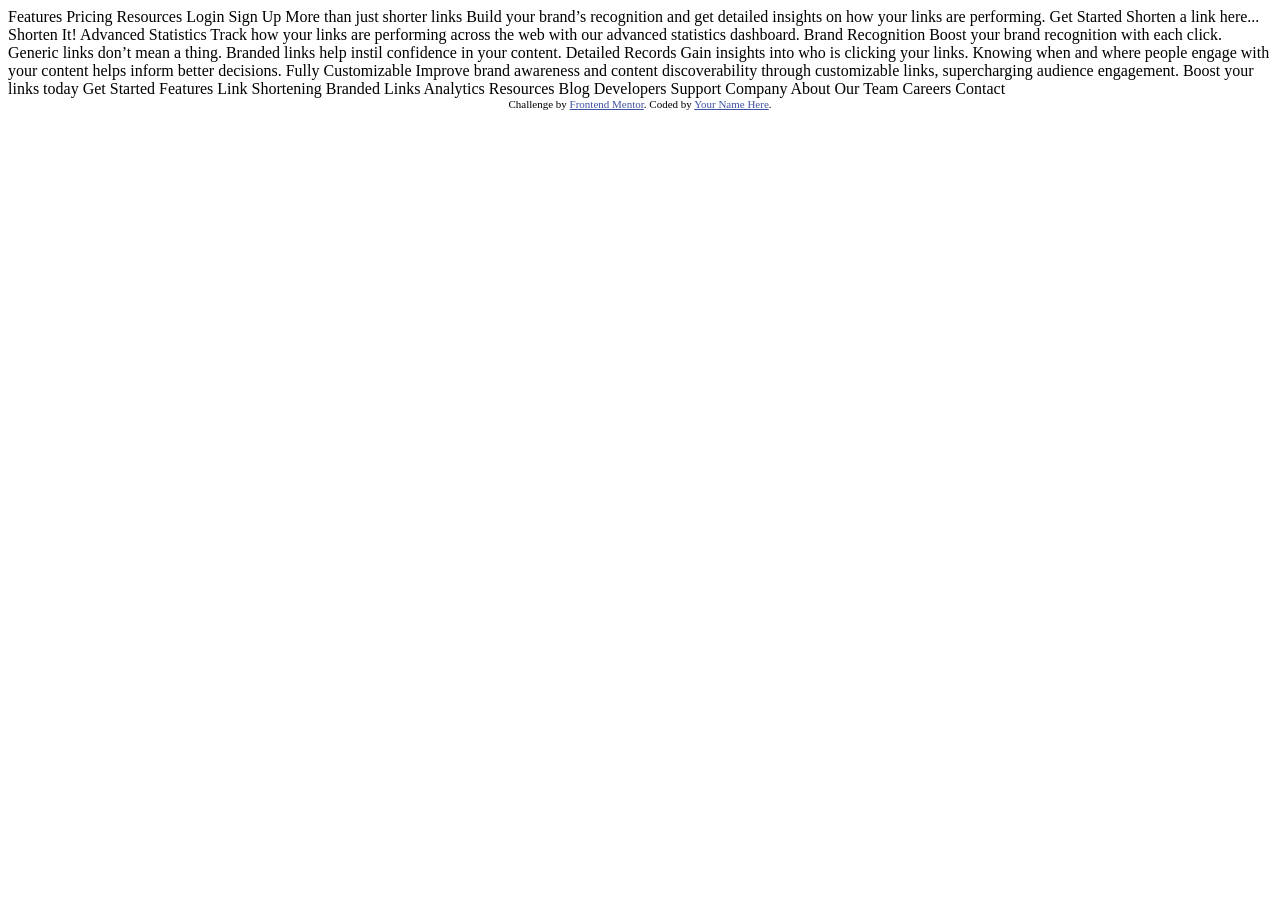
==== url-shortening/index.html @ e705ddba "initial setup for digitalbank landing page" ====
<!DOCTYPE html>
<html lang="en">
<head>
  <meta charset="UTF-8">
  <meta name="viewport" content="width=device-width, initial-scale=1.0"> <!-- displays site properly based on user's device -->

  <link rel="icon" type="image/png" sizes="32x32" href="./images/favicon-32x32.png">
  
  <title>Frontend Mentor | Shortly URL shortening API Challenge</title>

  <!-- Feel free to remove these styles or customise in your own stylesheet 👍 -->
  <style>
    .attribution { font-size: 11px; text-align: center; }
    .attribution a { color: hsl(228, 45%, 44%); }
  </style>
</head>
<body>

  Features
  Pricing
  Resources

  Login
  Sign Up

  More than just shorter links

  Build your brand’s recognition and get detailed insights 
  on how your links are performing.

  Get Started
  
  Shorten a link here...

  Shorten It!

  Advanced Statistics

  Track how your links are performing across the web with our 
  advanced statistics dashboard.

  Brand Recognition

  Boost your brand recognition with each click. Generic links don’t 
  mean a thing. Branded links help instil confidence in your content.

  Detailed Records

  Gain insights into who is clicking your links. Knowing when and where 
  people engage with your content helps inform better decisions.

  Fully Customizable

  Improve brand awareness and content discoverability through customizable 
  links, supercharging audience engagement.

  Boost your links today

  Get Started

  Features

  Link Shortening
  Branded Links
  Analytics

  Resources

  Blog
  Developers
  Support

  Company

  About
  Our Team
  Careers
  Contact
  
  <div class="attribution">
    Challenge by <a href="https://www.frontendmentor.io?ref=challenge" target="_blank">Frontend Mentor</a>. 
    Coded by <a href="#">Your Name Here</a>.
  </div>
</body>
</html>
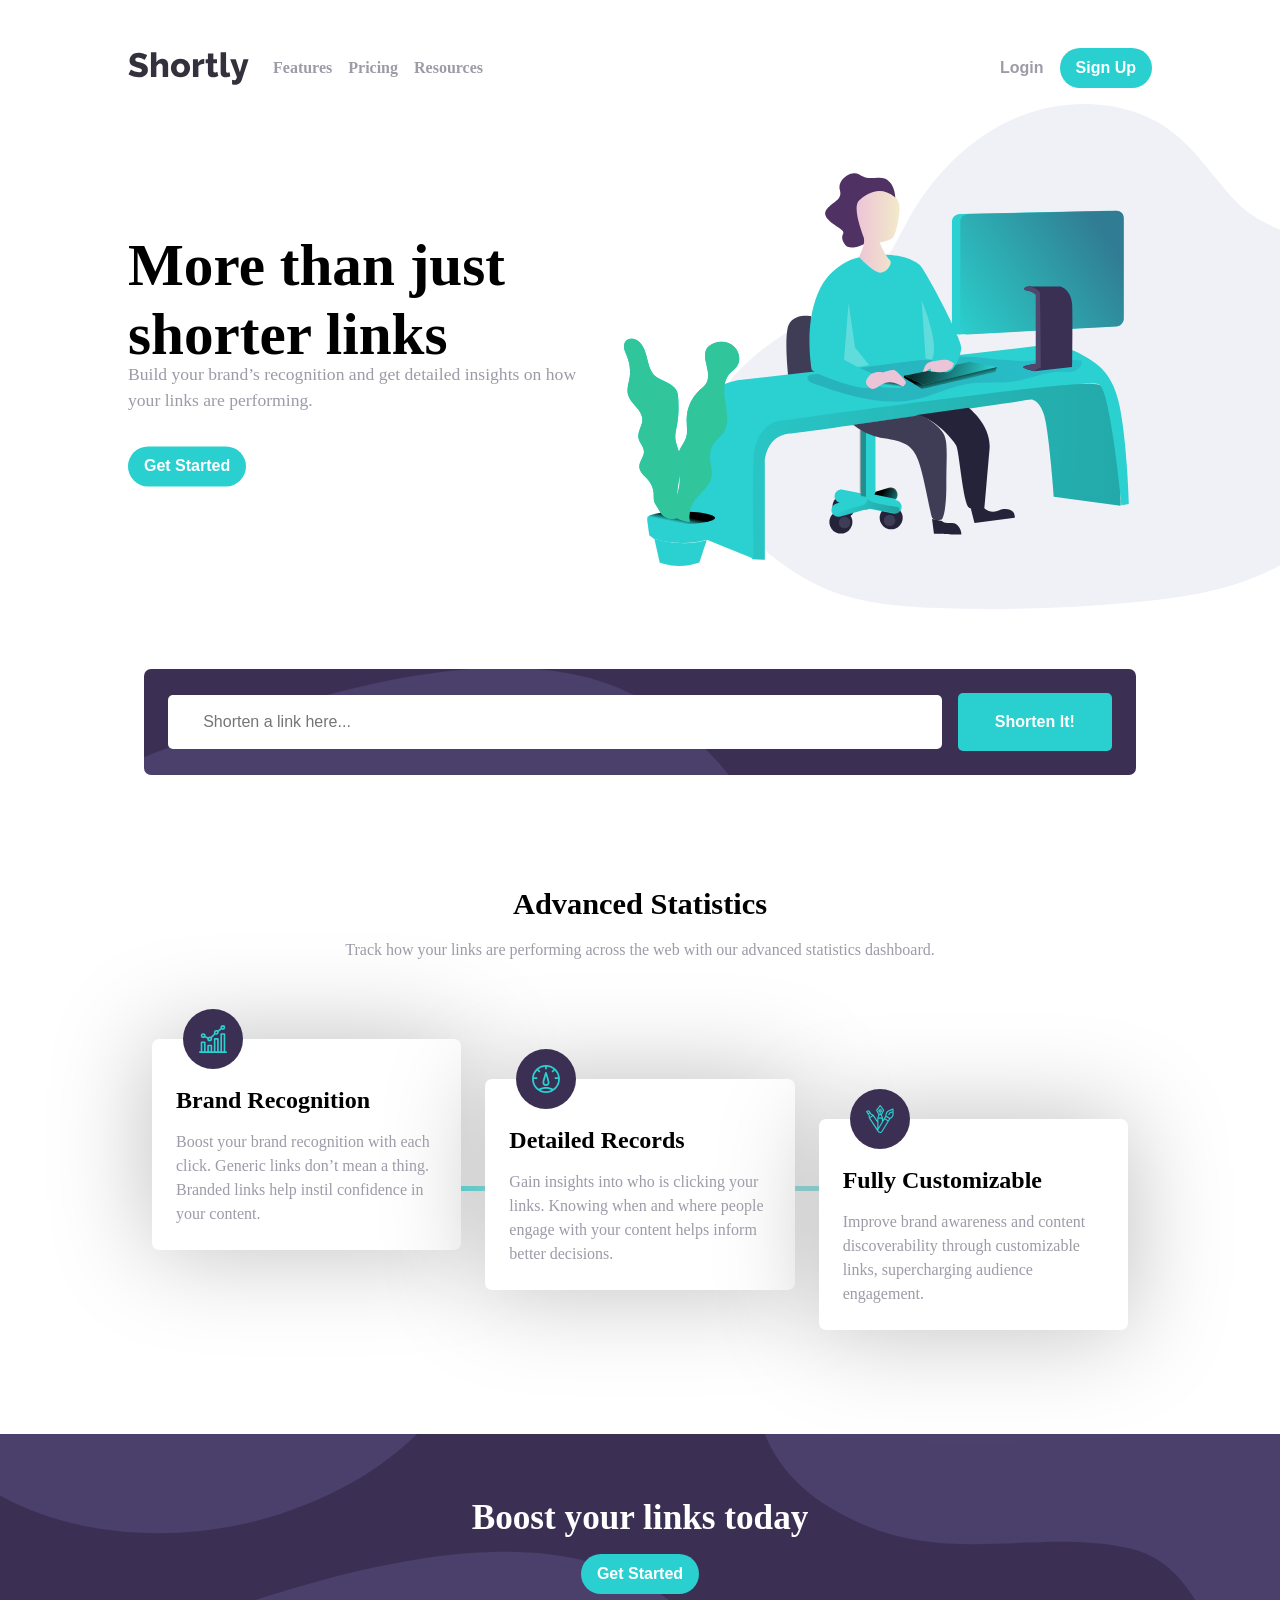
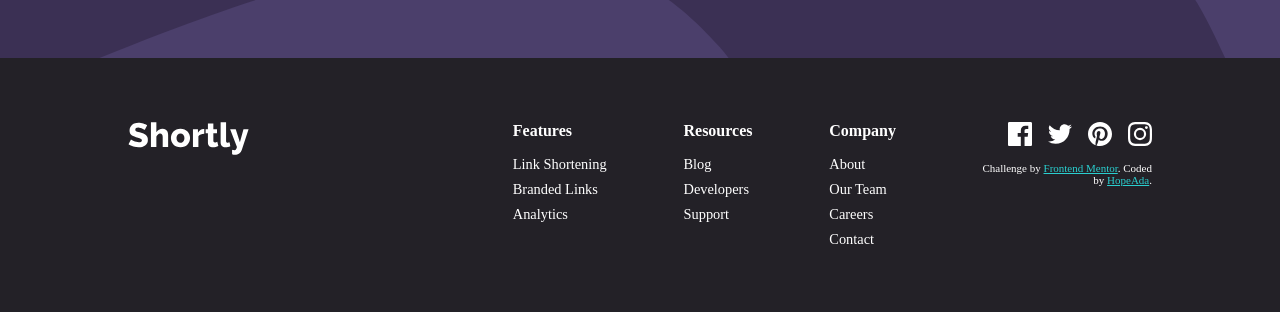
==== commit 05f676c3: "I have performed inital build for url shortening site" ====
--- a/url-shortening/index.html
+++ b/url-shortening/index.html
@@ -1,85 +1,196 @@
 <!DOCTYPE html>
 <html lang="en">
+
 <head>
   <meta charset="UTF-8">
-  <meta name="viewport" content="width=device-width, initial-scale=1.0"> <!-- displays site properly based on user's device -->
+  <meta name="viewport" content="width=device-width, initial-scale=1.0">
+  <!-- displays site properly based on user's device -->
 
   <link rel="icon" type="image/png" sizes="32x32" href="./images/favicon-32x32.png">
-  
+  <link rel="stylesheet" href="styles.css">
+
   <title>Frontend Mentor | Shortly URL shortening API Challenge</title>
 
-  <!-- Feel free to remove these styles or customise in your own stylesheet 👍 -->
-  <style>
-    .attribution { font-size: 11px; text-align: center; }
-    .attribution a { color: hsl(228, 45%, 44%); }
-  </style>
+
 </head>
+
 <body>
 
-  Features
-  Pricing
-  Resources
+  <header>
+    <img src="./images/logo.svg" alt="" class="logo">
+    <div class="">
+      <nav>
+        <a href="">Features</a>
+        <a href="">Pricing</a>
+        <a href="">Resources</a>
+      </nav>
+      <hr>
+      <span class="buttons">
+        <button class="loginBtn">Login</button>
+        <button class="signupBtn">Sign Up</button>
+      </span>
+    </div>
+    <img src="./images/icon-hamburger.svg" alt="" class="menuBtn">
 
-  Login
-  Sign Up
 
-  More than just shorter links
+  </header>
 
-  Build your brand’s recognition and get detailed insights 
-  on how your links are performing.
+  <main>
+    <section class="hero">
+      <div class="hero-text">
+        <h1>More than just shorter links</h1>
+        <p> Build your brand’s recognition and get detailed insights
+          on how your links are performing.</p>
+        <button>Get Started</button>
+      </div>
+      <div class="heroimg">
+        <img src="./images/illustration-working.svg" alt="">
+      </div>
+    </section>
 
-  Get Started
-  
-  Shorten a link here...
+    <section class="linkShorten">
+      <form class="inputLink">
+        <span class="input"><input type="url" placeholder="Shorten a link here...">
+          <p class="error-msg">Please enter a link</p>
+        </span>
+        <button>Shorten It!</button>
+      </form>
 
-  Shorten It!
+      <div class="shortenedLinks">
+        <!-- <div class="link">
+          <span class="longLink">
+            https://www.frontendmentor.io
+          </span>
+          <div class="shorter">
+            <p class="shortLink">
+              https://rel.ink/keikKy
+            </p>
+            <button>Copy</button>
+          </div>
+        </div>
 
-  Advanced Statistics
+        <div class="link">
+          <span class="longLink">
+            https://www.frontendmentor.io
+          </span>
+          <div class="shorter">
+            <p class="shortLink">
+              https://rel.ink/keikKy
+            </p>
+            <button>Copy</button>
+          </div>
+        </div> -->
+      </div>
+    </section>
 
-  Track how your links are performing across the web with our 
-  advanced statistics dashboard.
+    <section class="stats">
+      <h2> Advanced Statistics
+      </h2>
+      <p> Track how your links are performing across the web with our
+        advanced statistics dashboard.</p>
 
-  Brand Recognition
+      <div class="statInfo">
+        <div class="itm">
+          <div class="imgContainer"><img src="./images/icon-brand-recognition.svg" alt=""></div>
+          <h3>Brand Recognition</h3>
+          <p>Boost your brand recognition with each click. Generic links don’t
+            mean a thing. Branded links help instil confidence in your content.</p>
+        </div>
+        <div class="itm">
+          <div class="imgContainer"><img src="./images/icon-detailed-records.svg" alt=""></div>
+          <h3>Detailed Records</h3>
+          <p>Gain insights into who is clicking your links. Knowing when and where
+            people engage with your content helps inform better decisions.</p>
+        </div>
+        <div class="itm">
+          <div class="imgContainer"><img src="./images/icon-fully-customizable.svg" alt=""></div>
+          <h3>Fully Customizable</h3>
+          <p> Improve brand awareness and content discoverability through customizable
+            links, supercharging audience engagement.</p>
+        </div>
+      </div>
+    </section>
 
-  Boost your brand recognition with each click. Generic links don’t 
-  mean a thing. Branded links help instil confidence in your content.
+  </main>
 
-  Detailed Records
+  <footer>
+    <section class="banner">
+      <h2>Boost your links today</h2>
+      <button>Get Started</button>
+    </section>
+    <section class="footer-main">
+      <svg xmlns="http://www.w3.org/2000/svg" width="121" height="33">
+        <path fill="#fff"
+          d="M16.715 7.932c-.068-.09-.306-.26-.714-.51s-.918-.51-1.53-.782-1.281-.51-2.006-.714a8.005 8.005 0 00-2.176-.306c-1.995 0-2.992.669-2.992 2.006 0 .408.107.748.323 1.02.215.272.532.516.952.731.419.215.946.414 1.58.595l1.406.393.805.219c1.156.317 2.198.663 3.128 1.037.929.374 1.717.839 2.363 1.394a5.647 5.647 0 011.496 2.023c.35.793.527 1.745.527 2.856 0 1.36-.255 2.51-.765 3.451-.51.94-1.185 1.7-2.023 2.278-.84.578-1.802.997-2.89 1.258-1.088.26-2.21.391-3.366.391a19.68 19.68 0 01-5.44-.799c-.884-.26-1.74-.572-2.567-.935A14.358 14.358 0 01.53 22.28l2.448-4.862c.09.113.385.329.884.646.498.317 1.116.635 1.853.952.736.317 1.558.6 2.465.85.906.25 1.824.374 2.754.374 1.972 0 2.958-.6 2.958-1.802 0-.453-.148-.827-.442-1.122-.295-.295-.703-.561-1.224-.799a12.455 12.455 0 00-1.504-.56l-1.702-.495-.976-.288c-1.111-.34-2.074-.708-2.89-1.105-.816-.397-1.49-.856-2.023-1.377a5.003 5.003 0 01-1.19-1.802c-.261-.68-.391-1.473-.391-2.38 0-1.27.238-2.391.714-3.366a7.266 7.266 0 011.938-2.465 8.435 8.435 0 012.839-1.513c1.076-.34 2.215-.51 3.417-.51.838 0 1.666.08 2.482.238.816.159 1.598.363 2.346.612.748.25 1.445.533 2.09.85.647.317 1.242.635 1.786.952l-2.448 4.624zM40.139 25h-5.44V14.97c0-1.156-.227-2.006-.68-2.55-.454-.544-1.077-.816-1.87-.816-.318 0-.663.074-1.037.221a4.173 4.173 0 00-1.088.646 5.827 5.827 0 00-.97 1.003 4.4 4.4 0 00-.68 1.292V25h-5.44V.18h5.44v9.962a6.786 6.786 0 012.602-2.465c1.076-.578 2.26-.867 3.553-.867 1.201 0 2.17.21 2.907.629.736.42 1.303.952 1.7 1.598.396.646.663 1.371.799 2.176.136.805.204 1.592.204 2.363V25zm12.34.34c-1.519 0-2.873-.25-4.063-.748-1.19-.499-2.193-1.173-3.01-2.023a8.54 8.54 0 01-1.852-2.958 9.97 9.97 0 01-.63-3.519c0-1.224.21-2.397.63-3.519a8.54 8.54 0 011.853-2.958c.816-.85 1.819-1.53 3.009-2.04s2.544-.765 4.063-.765c1.519 0 2.867.255 4.046.765 1.179.51 2.176 1.19 2.992 2.04a8.754 8.754 0 011.87 2.958 9.736 9.736 0 01.646 3.519 9.97 9.97 0 01-.63 3.519 8.54 8.54 0 01-1.852 2.958c-.816.85-1.82 1.524-3.01 2.023-1.19.499-2.543.748-4.062.748zM48.5 16.092c0 1.405.374 2.533 1.122 3.383.748.85 1.7 1.275 2.856 1.275a3.59 3.59 0 001.564-.34c.476-.227.89-.544 1.24-.952a4.57 4.57 0 00.834-1.479 5.632 5.632 0 00.306-1.887c0-1.405-.374-2.533-1.122-3.383-.748-.85-1.689-1.275-2.822-1.275a3.702 3.702 0 00-2.84 1.292 4.57 4.57 0 00-.832 1.479 5.632 5.632 0 00-.306 1.887zm27.776-4.284c-1.315.023-2.505.238-3.57.646-1.065.408-1.836 1.02-2.312 1.836V25h-5.44V7.15h4.998v3.604c.612-1.201 1.4-2.142 2.363-2.822.963-.68 1.989-1.031 3.077-1.054h.544c.113 0 .227.011.34.034v4.896zm14.074 12.24a21.71 21.71 0 01-2.567.884c-.963.272-1.932.408-2.907.408-.68 0-1.32-.085-1.92-.255a4.286 4.286 0 01-1.582-.816c-.453-.374-.81-.867-1.07-1.479-.262-.612-.392-1.349-.392-2.21v-9.316h-2.278V7.15h2.278V1.472h5.44V7.15h3.638v4.114h-3.638v7.446c0 .59.147 1.014.442 1.275.295.26.669.391 1.122.391.408 0 .827-.068 1.258-.204.43-.136.805-.283 1.122-.442l1.054 4.318zM92.627.18h5.44v18.462c0 1.36.578 2.04 1.734 2.04.272 0 .572-.04.901-.119.329-.08.63-.198.901-.357l.714 4.08c-.68.317-1.462.567-2.346.748-.884.181-1.711.272-2.482.272-1.564 0-2.765-.408-3.604-1.224-.839-.816-1.258-1.995-1.258-3.536V.18zm11.456 27.506c.454.159.879.272 1.275.34a6.4 6.4 0 001.071.102c.658 0 1.168-.227 1.53-.68.363-.453.692-1.27.986-2.448l-6.8-17.85h5.61l4.148 13.192 3.57-13.192h5.1l-6.8 20.74a7.106 7.106 0 01-2.55 3.587c-1.224.918-2.674 1.377-4.352 1.377a8.17 8.17 0 01-1.377-.119 7.516 7.516 0 01-1.41-.391v-4.658z" />
+      </svg>
+      <section class="infoLinks">
+        <div>
+          <span>Features</span>
+          <ul>
+            <li>Link Shortening</li>
+            <li>Branded Links</li>
+            <li>Analytics</li>
+          </ul>
+        </div>
+        <div>
+          <span>Resources</span>
+          <ul>
+            <li> Blog</li>
+            <li>Developers</li>
+            <li>Support</li>
+          </ul>
+        </div>
+        <div>
+          <span>Company</span>
+          <ul>
+            <li>About</li>
+            <li>Our Team</li>
+            <li>Careers</li>
+            <li>Contact</li>
+          </ul>
+        </div>
+      </section>
+      <section class="socials">
+        <span>
 
-  Gain insights into who is clicking your links. Knowing when and where 
-  people engage with your content helps inform better decisions.
+          <span class="icon">
+            <svg xmlns="http://www.w3.org/2000/svg" width="24" height="24">
+              <path
+                d="M22.675 0H1.325C.593 0 0 .593 0 1.325v21.351C0 23.407.593 24 1.325 24H12.82v-9.294H9.692v-3.622h3.128V8.413c0-3.1 1.893-4.788 4.659-4.788 1.325 0 2.463.099 2.795.143v3.24l-1.918.001c-1.504 0-1.795.715-1.795 1.763v2.313h3.587l-.467 3.622h-3.12V24h6.116c.73 0 1.323-.593 1.323-1.325V1.325C24 .593 23.407 0 22.675 0z" />
+            </svg>
+          </span>
 
-  Fully Customizable
+          <span class="icon">
+            <svg xmlns="http://www.w3.org/2000/svg" width="24" height="20">
+              <path
+                d="M24 2.557a9.83 9.83 0 01-2.828.775A4.932 4.932 0 0023.337.608a9.864 9.864 0 01-3.127 1.195A4.916 4.916 0 0016.616.248c-3.179 0-5.515 2.966-4.797 6.045A13.978 13.978 0 011.671 1.149a4.93 4.93 0 001.523 6.574 4.903 4.903 0 01-2.229-.616c-.054 2.281 1.581 4.415 3.949 4.89a4.935 4.935 0 01-2.224.084 4.928 4.928 0 004.6 3.419A9.9 9.9 0 010 17.54a13.94 13.94 0 007.548 2.212c9.142 0 14.307-7.721 13.995-14.646A10.025 10.025 0 0024 2.557z" />
+            </svg>
+          </span>
 
-  Improve brand awareness and content discoverability through customizable 
-  links, supercharging audience engagement.
+          <span class="icon">
+            <svg xmlns="http://www.w3.org/2000/svg" width="24" height="24">
+              <path
+                d="M12 0C5.373 0 0 5.372 0 12c0 5.084 3.163 9.426 7.627 11.174-.105-.949-.2-2.405.042-3.441.218-.937 1.407-5.965 1.407-5.965s-.359-.719-.359-1.782c0-1.668.967-2.914 2.171-2.914 1.023 0 1.518.769 1.518 1.69 0 1.029-.655 2.568-.994 3.995-.283 1.194.599 2.169 1.777 2.169 2.133 0 3.772-2.249 3.772-5.495 0-2.873-2.064-4.882-5.012-4.882-3.414 0-5.418 2.561-5.418 5.207 0 1.031.397 2.138.893 2.738a.36.36 0 01.083.345l-.333 1.36c-.053.22-.174.267-.402.161-1.499-.698-2.436-2.889-2.436-4.649 0-3.785 2.75-7.262 7.929-7.262 4.163 0 7.398 2.967 7.398 6.931 0 4.136-2.607 7.464-6.227 7.464-1.216 0-2.359-.631-2.75-1.378l-.748 2.853c-.271 1.043-1.002 2.35-1.492 3.146C9.57 23.812 10.763 24 12 24c6.627 0 12-5.373 12-12 0-6.628-5.373-12-12-12z" />
+            </svg>
+          </span>
 
-  Boost your links today
+          <span class="icon">
+            <svg xmlns="http://www.w3.org/2000/svg" width="24" height="24">
+              <path
+                d="M12 2.163c3.204 0 3.584.012 4.85.07 3.252.148 4.771 1.691 4.919 4.919.058 1.265.069 1.645.069 4.849 0 3.205-.012 3.584-.069 4.849-.149 3.225-1.664 4.771-4.919 4.919-1.266.058-1.644.07-4.85.07-3.204 0-3.584-.012-4.849-.07-3.26-.149-4.771-1.699-4.919-4.92-.058-1.265-.07-1.644-.07-4.849 0-3.204.013-3.583.07-4.849.149-3.227 1.664-4.771 4.919-4.919 1.266-.057 1.645-.069 4.849-.069zM12 0C8.741 0 8.333.014 7.053.072 2.695.272.273 2.69.073 7.052.014 8.333 0 8.741 0 12c0 3.259.014 3.668.072 4.948.2 4.358 2.618 6.78 6.98 6.98C8.333 23.986 8.741 24 12 24c3.259 0 3.668-.014 4.948-.072 4.354-.2 6.782-2.618 6.979-6.98.059-1.28.073-1.689.073-4.948 0-3.259-.014-3.667-.072-4.947-.196-4.354-2.617-6.78-6.979-6.98C15.668.014 15.259 0 12 0zm0 5.838a6.162 6.162 0 100 12.324 6.162 6.162 0 000-12.324zM12 16a4 4 0 110-8 4 4 0 010 8zm6.406-11.845a1.44 1.44 0 100 2.881 1.44 1.44 0 000-2.881z" />
+            </svg>
+          </span>
+        </span>
+        <div class="attribution">
+          Challenge by <a href="https://www.frontendmentor.io?ref=challenge" target="_blank">Frontend Mentor</a>.
+          Coded by <a href="https://github.com/HopeAda">HopeAda</a>.
+        </div>
+      </section>
+    </section>
+  </footer>
 
-  Get Started
+  <script src="scripts.js" defers></script>
 
-  Features
+</body>
 
-  Link Shortening
-  Branded Links
-  Analytics
-
-  Resources
-
-  Blog
-  Developers
-  Support
-
-  Company
-
-  About
-  Our Team
-  Careers
-  Contact
-  
-  <div class="attribution">
-    Challenge by <a href="https://www.frontendmentor.io?ref=challenge" target="_blank">Frontend Mentor</a>. 
-    Coded by <a href="#">Your Name Here</a>.
-  </div>
-</body>
-</html>
+</html>
--- a/url-shortening/styles.css
+++ b/url-shortening/styles.css
@@ -0,0 +1,733 @@
+:root {
+	--Blue400: hsl(180, 66%, 49%);
+	--Purple950: hsl(257, 27%, 26%);
+	--Red400: hsl(0, 87%, 67%);
+	--Gray400: hsl(0, 0%, 75%);
+	--Gray500: hsl(257, 7%, 63%);
+	--Gray900: hsl(255, 11%, 22%);
+	--Gray950: hsl(260, 8%, 14%);
+}
+
+* {
+	margin: 0;
+	padding: 0;
+	box-sizing: border-box;
+	border: none;
+	outline: none;
+	list-style: none;
+}
+
+html {
+	width: 100vw;
+	display: flex;
+	justify-content: center;
+	overflow-x: hidden;
+}
+
+body {
+	width: 100%;
+	min-height: 100vh;
+	display: flex;
+	flex-direction: column;
+	overflow-x: hidden;
+}
+
+@media screen and (min-width: 1024px) {
+	body {
+		padding: 0 10%;
+	}
+}
+
+/* Header section */
+
+header {
+	display: flex;
+	position: relative;
+	justify-content: space-between;
+	align-items: center;
+	padding: 2rem 1rem 1rem 1rem;
+}
+
+header div {
+	display: none;
+}
+
+header .menuBtn {
+	width: 20px;
+	height: 20px;
+}
+
+header div.show {
+	display: flex;
+	position: absolute;
+	top: calc(100%);
+	left: 1rem;
+	width: calc(100% - 2rem);
+	background-color: var(--Purple950);
+	padding: 2rem 1rem;
+	flex-direction: column;
+	align-items: center;
+	border-radius: 10px;
+	gap: 1.5rem;
+}
+
+header div.show nav,
+header div.show .buttons {
+	display: flex;
+	flex-direction: column;
+	gap: 1.5rem;
+	width: 100%;
+	align-items: center;
+}
+
+header div.show .buttons {
+	gap: 0.5rem;
+}
+
+header div.show hr {
+	width: 100%;
+	height: 0.1px;
+	border: none;
+	background-color: var(--Gray400);
+}
+
+header div nav a {
+	text-decoration: none;
+	color: white;
+	font-weight: 600;
+	cursor: pointer;
+}
+
+button {
+	padding: 0.7rem 1rem;
+	border-radius: 30px;
+	font-weight: 600;
+	cursor: pointer;
+	font-size: 0.8rem;
+}
+
+.buttons .loginBtn {
+	color: white;
+	background-color: transparent;
+}
+
+.buttons .signupBtn {
+	color: white;
+	background-color: var(--Blue400);
+	width: 100%;
+}
+
+@media screen and (min-width: 1024px) {
+	header {
+		padding: 3rem 0 1rem 0;
+	}
+	header div {
+		display: flex;
+		flex-direction: row;
+		justify-content: space-between;
+		flex-grow: 1;
+		margin-left: 1.5rem;
+	}
+
+	header div nav,
+	header div .buttons {
+		display: flex;
+		flex-direction: row;
+		align-items: center;
+	}
+
+	.buttons .loginBtn {
+		color: var(--Gray500);
+	}
+
+	header div nav a {
+		color: var(--Gray500);
+	}
+
+	header div nav {
+		gap: 1rem;
+	}
+
+	header hr {
+		display: none;
+	}
+
+	header .menuBtn {
+		display: none;
+	}
+}
+
+/* Hero section */
+
+main {
+	width: 100%;
+	/* overflow: hidden; */
+}
+
+.hero {
+	display: flex;
+	flex-direction: column-reverse;
+	width: 100%;
+	gap: 1rem;
+	overflow: hidden;
+	margin-bottom: 2.5rem;
+}
+
+.heroimg {
+	width: 130%;
+	position: relative;
+	top: 0;
+	left: 1.5rem;
+}
+
+.heroimg img {
+	width: 100%;
+}
+
+.hero-text {
+	display: flex;
+	flex-direction: column;
+	gap: 1rem;
+	align-items: center;
+	text-align: center;
+	padding: 0 1rem;
+}
+
+.hero-text h1 {
+	font-size: 2.5rem;
+	font-weight: 700;
+}
+
+.hero-text p {
+	font-size: 1rem;
+	color: var(--Gray500);
+	line-height: 150%;
+}
+
+.hero-text button {
+	background-color: var(--Blue400);
+	color: white;
+	font-weight: 600;
+}
+
+@media screen and (min-width: 1024px) {
+	.hero {
+		display: flex;
+		flex-direction: row;
+		overflow: visible;
+		position: relative;
+		justify-content: flex-end;
+	}
+
+	.hero-text {
+		align-items: flex-start;
+		text-align: left;
+		width: 50%;
+		padding: 0;
+		position: absolute;
+		top: 50%;
+		transform: translateY(-50%);
+		left: 0;
+	}
+
+	.hero-text h1 {
+		font-size: 3.7rem;
+	}
+
+	.hero-text p {
+		width: 90%;
+		font-size: 1.1rem;
+		margin-top: -1.5rem;
+		margin-bottom: 1rem;
+	}
+
+	.heroimg {
+		width: 75%;
+		position: relative;
+		top: 0;
+		left: 15rem;
+	}
+
+	button {
+		font-size: 1rem;
+	}
+}
+
+@media screen and (min-width: 1440px) {
+	.hero-text h1 {
+		font-size: 5rem;
+	}
+	.hero-text p {
+		font-size: 1.5rem;
+		width: 80%;
+	}
+	.heroimg {
+		position: relative;
+		top: 0;
+		left: 20rem;
+	}
+
+	button {
+		font-size: 1.3rem;
+	}
+}
+
+/* url section */
+
+.linkShorten {
+	display: flex;
+	flex-direction: column;
+	gap: 1.5rem;
+	width: 100%;
+	padding: 1rem;
+	margin: 1.5rem 0 3rem 0;
+}
+
+.inputLink {
+	background:
+		url("./images/bg-boost-desktop.svg") bottom,
+		var(--Purple950);
+	display: flex;
+	flex-direction: column;
+	align-items: center;
+	padding: 1rem;
+	gap: 1rem;
+	border-radius: 7px;
+}
+
+.inputLink .input {
+	width: 100%;
+}
+
+.inputLink .input input {
+	border-radius: 5px;
+	width: 100%;
+	padding: 0.7rem 2rem;
+	font-size: 0.8rem;
+	width: 100%;
+}
+
+.inputLink .input p.error-msg {
+	display: none;
+}
+
+.inputLink.error .input {
+	position: relative;
+	margin-bottom: 1rem;
+}
+
+.inputLink.error .input input {
+	border: 2px solid var(--Red400);
+}
+
+.inputLink.error .input p.error-msg {
+	position: absolute;
+	top: calc(100% + 5px);
+	font-size: 0.7rem;
+	color: red;
+	left: 0;
+	display: block;
+}
+
+.inputLink button {
+	background-color: var(--Blue400);
+	border-radius: 5px;
+	color: white;
+	width: 100%;
+	border: 2px solid transparent;
+}
+
+@media screen and (min-width: 768px) {
+	.inputLink {
+		flex-direction: row;
+	}
+	.inputLink .input {
+		flex-grow: 1;
+	}
+
+	.inputLink button {
+		width: fit-content;
+		text-wrap: nowrap;
+	}
+
+	.inputLink.error .input {
+		margin-bottom: 0;
+	}
+}
+
+@media screen and (min-width: 1024px) {
+	.inputLink {
+		padding: 1.5rem;
+	}
+
+	.inputLink .input input,
+	.inputLink button {
+		padding: 1.1rem 2.2rem;
+		font-size: 1rem;
+	}
+}
+
+@media screen and (min-width: 1440px) {
+	.inputLink {
+		padding: 2.5rem;
+	}
+
+	.inputLink .input input,
+	.inputLink button {
+		padding: 1.1rem 2.2rem;
+		font-size: 1.3rem;
+	}
+}
+
+/* Shortened Links */
+
+.shortenedLinks {
+	display: flex;
+	flex-direction: column;
+	gap: 1.5rem;
+}
+
+.link {
+	width: 100%;
+	display: flex;
+	flex-direction: column;
+	border-radius: 7px;
+	background-color: white;
+	box-shadow: 0 0 100px 1px var(--Gray400);
+}
+
+.link .longLink {
+	padding: 1rem;
+	border-bottom: 1px solid var(--Gray400);
+}
+
+.link .shorter {
+	display: flex;
+	flex-direction: column;
+	padding: 1rem;
+	gap: 1rem;
+}
+
+.link .shorter .shortLink {
+	color: var(--Blue400);
+}
+
+.link .shorter button {
+	color: white;
+	background-color: var(--Blue400);
+	border-radius: 5px;
+	cursor: pointer;
+}
+
+.link .shorter button.copied {
+	background-color: var(--Gray950);
+}
+
+@media screen and (min-width: 768px) {
+	.link {
+		display: flex;
+		flex-direction: row;
+		justify-content: space-between;
+		align-items: center;
+	}
+
+	.link .longLink {
+		border: none;
+	}
+
+	.link .shorter {
+		display: flex;
+		gap: 1.5rem;
+		flex-direction: row;
+		align-items: center;
+	}
+
+	.link .shorter button {
+		width: 7rem;
+		padding: 0.7rem 0;
+	}
+}
+
+/* Statistics */
+
+.stats {
+	display: flex;
+	flex-direction: column;
+	text-align: center;
+	align-items: center;
+	padding: 1.5rem;
+}
+
+.stats h2 {
+	font-size: 1.9rem;
+	font-weight: 600;
+	margin-bottom: 1.2rem;
+}
+
+.stats > p {
+	font-size: 1rem;
+	color: var(--Gray500);
+	/* width: 50%; */
+}
+
+.statInfo {
+	display: flex;
+	flex-direction: column;
+	gap: 4rem;
+	margin-top: 5rem;
+}
+
+.statInfo .itm {
+	background-color: white;
+	box-shadow: 0 0 100px 1px var(--Gray400);
+	border-radius: 7px;
+	padding: 3rem 1.5rem 1.5rem 1.5rem;
+	position: relative;
+	z-index: 30;
+}
+
+.statInfo .itm .imgContainer {
+	background-color: var(--Purple950);
+	border-radius: 50%;
+	width: 60px;
+	height: 60px;
+	padding: 1rem;
+	display: flex;
+	align-items: center;
+	justify-content: center;
+	position: absolute;
+	top: -30px;
+	left: 50%;
+	transform: translateX(-50%);
+}
+
+.statInfo .itm .imgContainer img {
+	width: 100%;
+}
+
+.statInfo .itm h3 {
+	font-size: 1.5rem;
+	font-weight: 600;
+	margin-bottom: 1rem;
+}
+
+.statInfo .itm p {
+	line-height: 150%;
+	color: var(--Gray500);
+}
+
+.statInfo .itm:not(:first-of-type)::before {
+	content: "";
+	width: 5px;
+	height: 4rem;
+	background-color: var(--Blue400);
+	position: absolute;
+	bottom: 100%;
+	left: 50%;
+	transform: translateX(-50%);
+}
+
+@media screen and (min-width: 768px) {
+	.statInfo {
+		flex-direction: row;
+		gap: 1.5rem;
+		margin-bottom: 10rem;
+	}
+
+	.statInfo .itm {
+		flex-grow: 1;
+		flex-basis: 0;
+		align-items: flex-start;
+		text-align: left;
+	}
+
+	.statInfo .itm .imgContainer {
+		left: 10%;
+		transform: translateX(0);
+	}
+
+	.statInfo .itm::before {
+		display: none;
+	}
+
+	.statInfo .itm:first-child::after {
+		content: "";
+		position: absolute;
+		top: 70%;
+		left: 100%;
+		width: calc(3rem + 120%);
+		z-index: 10;
+		height: 5px;
+		background-color: var(--Blue400);
+	}
+
+	.statInfo .itm:nth-child(2) {
+		position: relative;
+		top: 2.5rem;
+	}
+
+	.statInfo .itm:nth-child(3) {
+		position: relative;
+		top: 5rem;
+	}
+}
+
+footer .banner {
+	width: 100%;
+	background:
+		url("./images/bg-boost-desktop.svg") bottom,
+		var(--Purple950);
+	display: flex;
+	flex-direction: column;
+	gap: 1rem;
+	align-items: center;
+	padding: 4rem 1rem;
+	color: white;
+	text-align: center;
+}
+
+footer .banner h2 {
+	font-size: 1.7rem;
+}
+
+footer .banner button {
+	background-color: var(--Blue400);
+	color: white;
+}
+
+@media screen and (min-width: 1024px) {
+	footer {
+		display: flex;
+		flex-direction: column;
+		width: 100vw;
+		margin-left: -10vw;
+	}
+
+	footer .banner h2 {
+		font-size: 2.2rem;
+	}
+}
+
+/* Footer main */
+
+.footer-main {
+	background-color: var(--Gray950);
+	color: white;
+	padding: 1.5rem 10%;
+	display: flex;
+	flex-direction: column;
+	gap: 2rem;
+	align-items: center;
+	text-align: center;
+	font-size: 1rem;
+}
+
+.footer-main .infoLinks,
+.footer-main .infoLinks div,
+.footer-main .infoLinks ul {
+	display: flex;
+	flex-direction: column;
+}
+
+.footer-main .infoLinks {
+	gap: 2rem;
+}
+
+.footer-main .infoLinks div {
+	gap: 1rem;
+}
+
+.footer-main .infoLinks div span {
+	font-weight: 700;
+}
+
+.footer-main .infoLinks ul {
+	gap: 0.5rem;
+	font-size: 0.9rem;
+}
+
+.footer-main li:hover {
+	color: var(--Blue400);
+	cursor: pointer;
+}
+
+.footer-main .socials {
+	display: flex;
+	flex-direction: column;
+	width: 100%;
+	gap: 1rem;
+}
+
+.footer-main .socials span {
+	display: flex;
+	width: 100%;
+	gap: 1rem;
+	justify-content: center;
+	align-items: center;
+}
+
+.footer-main .socials span .icon {
+	cursor: pointer;
+	width: fit-content;
+}
+
+.footer-main .socials span .icon svg {
+	fill: #fff;
+}
+
+.footer-main .socials span .icon:hover svg {
+	fill: var(--Blue400);
+}
+
+@media screen and (min-width: 1024px) {
+	.footer-main {
+		display: grid;
+		grid-template-rows: auto;
+		grid-template-columns: repeat(8, 1fr);
+		gap: 0;
+		align-items: flex-start;
+		padding: 4rem 10%;
+	}
+
+	.footer-main svg {
+		grid-column: 1/3;
+	}
+
+	.footer-main .infoLinks {
+		grid-column: 3/7;
+		display: flex;
+		flex-direction: row;
+		width: 100%;
+		justify-content: flex-end;
+		text-align: left;
+		gap: 15%;
+	}
+
+	.footer-main .socials {
+		grid-column: 7/9;
+		align-items: flex-end;
+	}
+
+	.footer-main .socials span {
+		justify-content: flex-end;
+	}
+
+	.footer-main .socials .icon {
+		width: 20px;
+	}
+}
+
+.attribution {
+	font-size: 11px;
+	text-align: center;
+}
+.attribution a {
+	color: var(--Blue400);
+}
+
+@media screen and (min-width: 1024px) {
+	.attribution {
+		text-align: right;
+		width: 70%;
+	}
+}
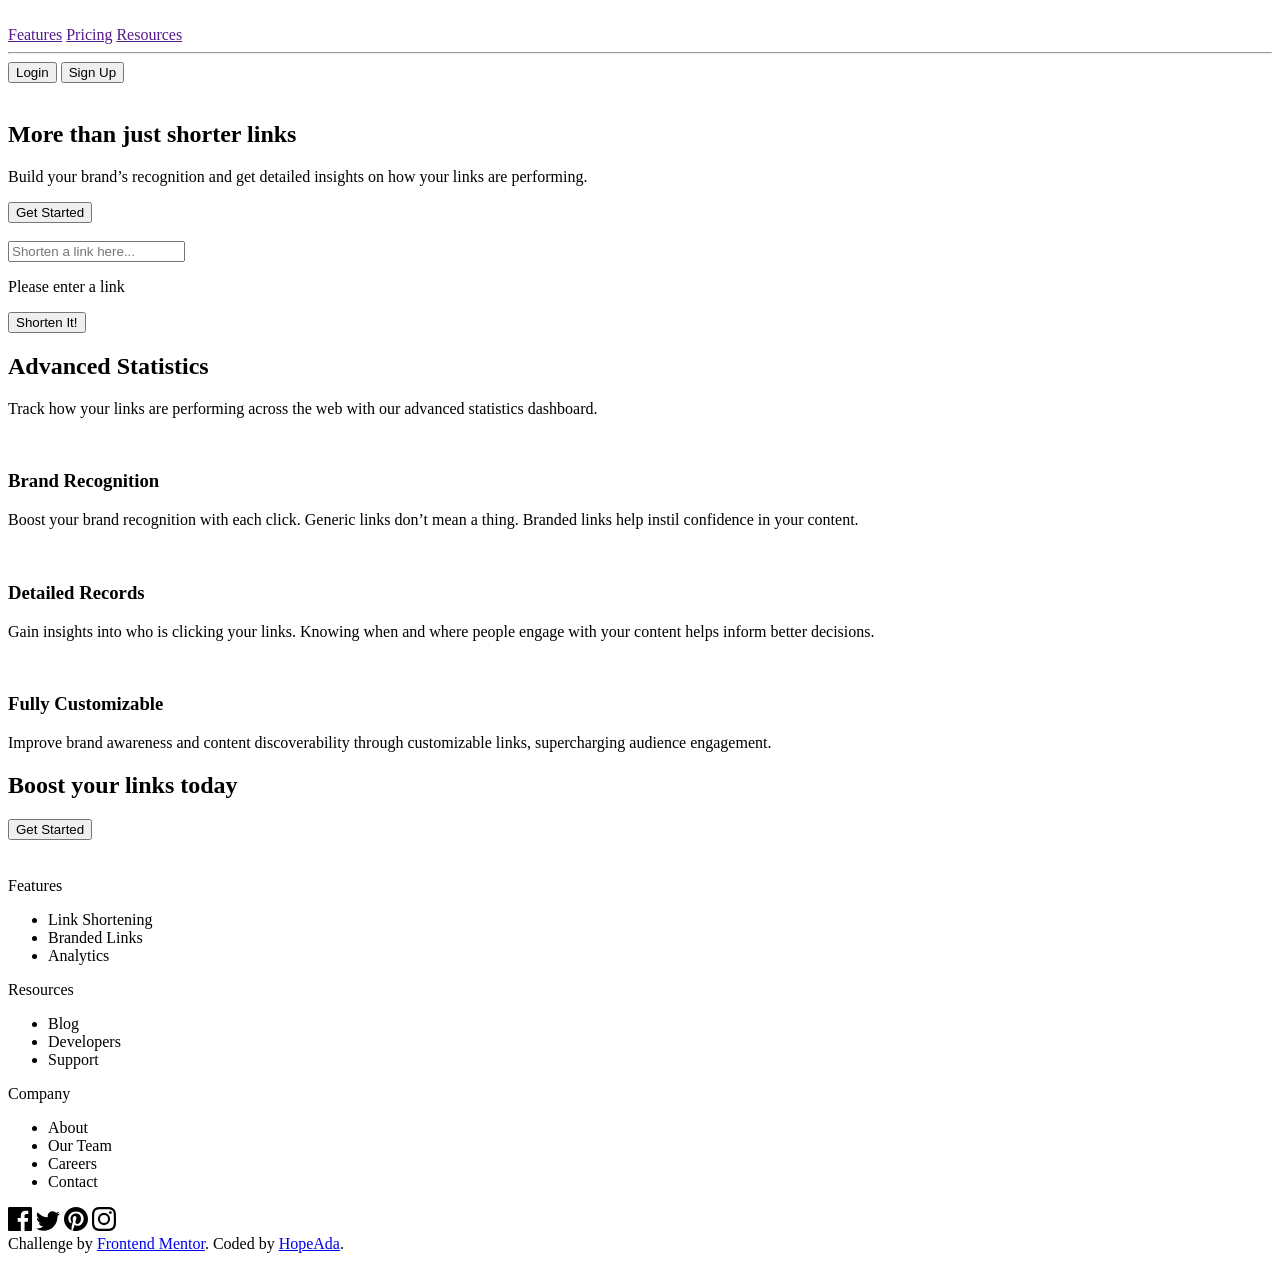
==== commit 6d3b8bf9: "updated href and src urls" ====
--- a/url-shortening/index.html
+++ b/url-shortening/index.html
@@ -6,8 +6,8 @@
   <meta name="viewport" content="width=device-width, initial-scale=1.0">
   <!-- displays site properly based on user's device -->
 
-  <link rel="icon" type="image/png" sizes="32x32" href="./images/favicon-32x32.png">
-  <link rel="stylesheet" href="styles.css">
+  <link rel="icon" type="image/png" sizes="32x32" href="/images/favicon-32x32.png">
+  <link rel="stylesheet" href="/styles.css">
 
   <title>Frontend Mentor | Shortly URL shortening API Challenge</title>
 
@@ -17,7 +17,7 @@
 <body>
 
   <header>
-    <img src="./images/logo.svg" alt="" class="logo">
+    <img src="/images/logo.svg" alt="" class="logo">
     <div class="">
       <nav>
         <a href="">Features</a>
@@ -30,7 +30,7 @@
         <button class="signupBtn">Sign Up</button>
       </span>
     </div>
-    <img src="./images/icon-hamburger.svg" alt="" class="menuBtn">
+    <img src="/images/icon-hamburger.svg" alt="" class="menuBtn">
 
 
   </header>
@@ -44,7 +44,7 @@
         <button>Get Started</button>
       </div>
       <div class="heroimg">
-        <img src="./images/illustration-working.svg" alt="">
+        <img src="/images/illustration-working.svg" alt="">
       </div>
     </section>
 
@@ -91,19 +91,19 @@
 
       <div class="statInfo">
         <div class="itm">
-          <div class="imgContainer"><img src="./images/icon-brand-recognition.svg" alt=""></div>
+          <div class="imgContainer"><img src="/images/icon-brand-recognition.svg" alt=""></div>
           <h3>Brand Recognition</h3>
           <p>Boost your brand recognition with each click. Generic links don’t
             mean a thing. Branded links help instil confidence in your content.</p>
         </div>
         <div class="itm">
-          <div class="imgContainer"><img src="./images/icon-detailed-records.svg" alt=""></div>
+          <div class="imgContainer"><img src="/images/icon-detailed-records.svg" alt=""></div>
           <h3>Detailed Records</h3>
           <p>Gain insights into who is clicking your links. Knowing when and where
             people engage with your content helps inform better decisions.</p>
         </div>
         <div class="itm">
-          <div class="imgContainer"><img src="./images/icon-fully-customizable.svg" alt=""></div>
+          <div class="imgContainer"><img src="/images/icon-fully-customizable.svg" alt=""></div>
           <h3>Fully Customizable</h3>
           <p> Improve brand awareness and content discoverability through customizable
             links, supercharging audience engagement.</p>
@@ -189,7 +189,7 @@
     </section>
   </footer>
 
-  <script src="scripts.js" defers></script>
+  <script src="/scripts.js" defers></script>
 
 </body>
 
